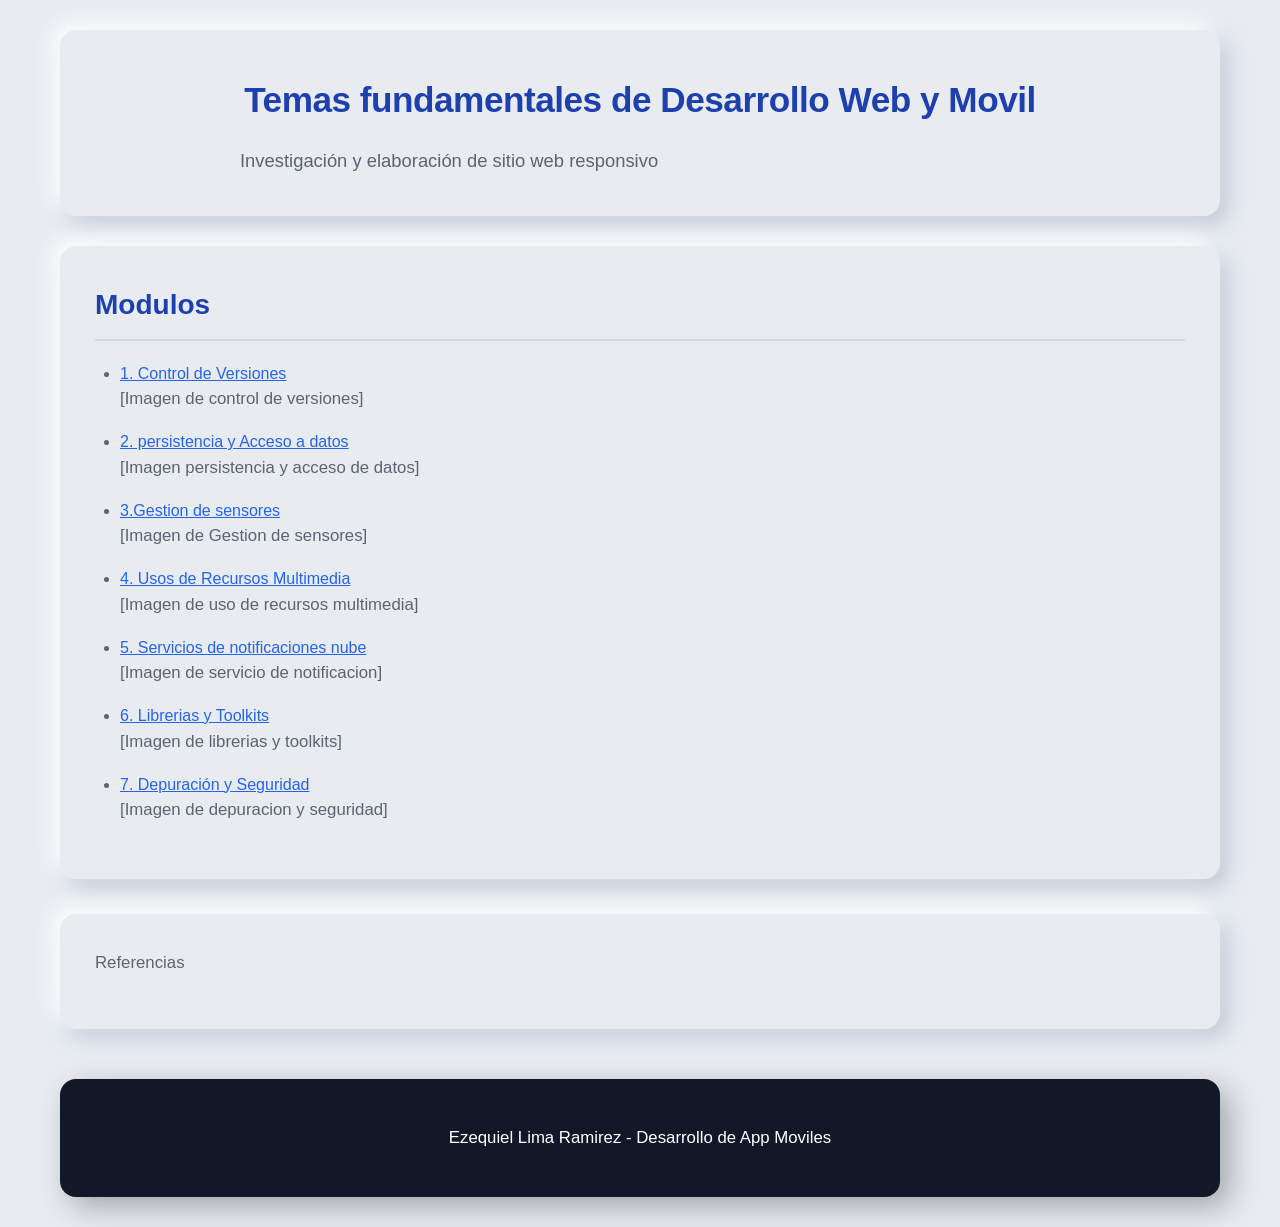
==== index.html @ bde67713 "Add files via upload" ====
<!DOCTYPE html>
<html lang="es-mx">
<head>
    <meta charset="UTF-8">
    <meta name="viewport" content="width=device-width, initial-scale=1.0">
    <title>Tutorial</title>
    <link rel="stylesheet" href="css/style.css">
</head>
<body>
    <!--Titulo de Actividad-->
    <header>
        <h1> Temas fundamentales de Desarrollo Web y Movil</h1>
        <p> Investigación y elaboración de sitio web responsivo</p>
    </header>
     <main>
            <!--Segmentos o Temas-->
        <section>
            <h2>Modulos</h2>
            <ul>
                <li>
                    <a href="pages/verciones.html"> 1. Control de Versiones</a>
                    <p>[Imagen de control de versiones]</p>
                </li>
                <li>
                    <a href="pages/persistencia.html"> 2. persistencia y Acceso a datos</a>
                    <p>[Imagen persistencia y acceso de datos]</p>
                </li>
                <li>
                    <a href="pages/sensores.html"> 3.Gestion de sensores</a>
                    <p>[Imagen de Gestion de sensores]</p>
                </li>
                <li>
                    <a href="pages/recusosMultimedia.html"> 4. Usos de Recursos Multimedia</a>
                    <p>[Imagen de uso de recursos multimedia]</p>
                </li>
                <li>
                    <a href="pages/notificacion.html"> 5. Servicios de notificaciones nube</a>
                    <p>[Imagen de servicio de notificacion]</p>
                </li>
                <li>
                    <a href="pages/librerias.html"> 6. Librerias y Toolkits</a>
                    <p>[Imagen de librerias y toolkits]</p>
                </li>
                <li>
                    <a href="pages/depuracion.html"> 7. Depuración y Seguridad</a>
                    <p>[Imagen de depuracion y seguridad]</p>
                </li>
            </ul>
        </section>
        <!--Segmento de Referencias-->
         <section>
                <p>Referencias</p>
         </section>
     </main>   
     <footer>
        <p> Ezequiel Lima Ramirez - Desarrollo de App Moviles</p>
     </footer>
   
</body>
</html>
---- css/style.css ----
/* ================================================================= */
/* Tutorial Académico - Neumorphism (Soft UI) CSS                    */
/* Autor: Ezequiel Lima Ramírez                                      */
/* Estilo para Documentación Técnica y Académica de Desarrollo Móvil */
/* ================================================================= */

/* ================================================================= */
/* 1. RESET Y CONFIGURACIÓN GLOBAL                                   */
/* ================================================================= */

*,
*::before,
*::after {
    box-sizing: border-box;
    margin: 0;
    padding: 0;
}

:root {
    --bg-color: #e8ecf1;
    --primary-blue: #2563eb;
    --primary-dark: #1e40af;
    --text-main: #1f2937;
    --text-muted: #5b6470;
    --white: #ffffff;

    --shadow-light: -8px -8px 20px rgba(255, 255, 255, 0.9);
    --shadow-dark: 8px 8px 20px rgba(163, 177, 198, 0.6);

    --shadow-inset:
        inset 4px 4px 8px rgba(163, 177, 198, 0.5),
        inset -4px -4px 8px rgba(255, 255, 255, 0.9);

    --shadow-sm:
        4px 4px 10px rgba(163, 177, 198, 0.4),
        -4px -4px 10px rgba(255, 255, 255, 0.8);

    --border-radius: 16px;
    --border-radius-sm: 8px;

    --transition: all 0.3s ease;
}

html {
    scroll-behavior: smooth;
}

body {
    font-family: "Segoe UI", Tahoma, Geneva, Verdana, sans-serif;
    line-height: 1.7;
    color: var(--text-main);
    background-color: var(--bg-color);
    min-height: 100vh;
    padding: 30px 20px;
}

/* ================================================================= */
/* 2. CONTENEDOR PRINCIPAL                                           */
/* ================================================================= */

main {
    max-width: 1160px;
    margin: 0 auto;
    width: 100%;
}

nav {
    max-width: 1160px;
    margin: 0 auto 25px auto;
}

/* ================================================================= */
/* 3. BOTÓN VOLVER                                                   */
/* ================================================================= */

.back-btn {
    display: inline-flex;
    align-items: center;
    gap: 8px;

    background: var(--bg-color);
    color: var(--primary-blue);

    padding: 12px 24px;

    text-decoration: none;
    font-weight: 600;

    border-radius: var(--border-radius-sm);

    box-shadow: var(--shadow-sm);

    transition: var(--transition);
}

.back-btn:hover {
    color: var(--primary-dark);
    transform: translateY(-2px);

    box-shadow:
        var(--shadow-light),
        var(--shadow-dark);
}

.back-btn:active {
    transform: translateY(0);
    box-shadow: var(--shadow-inset);
}

/* ================================================================= */
/* 4. HEADER                                                         */
/* ================================================================= */

header {
    max-width: 1160px;

    margin: 0 auto 30px auto;

    padding: 40px;

    background: var(--bg-color);

    text-align: center;

    border-radius: var(--border-radius);

    box-shadow:
        var(--shadow-light),
        var(--shadow-dark);
}

header h1 {
    font-size: 2.2rem;
    color: var(--primary-dark);

    margin-bottom: 15px;

    font-weight: 700;

    letter-spacing: -0.5px;
}

header p {
    max-width: 800px;

    margin: 0 auto;

    font-size: 1.15rem;

    color: var(--text-muted);
}

/* ================================================================= */
/* 5. SECCIONES                                                      */
/* ================================================================= */

section {
    max-width: 1160px;

    margin: 0 auto 35px auto;

    padding: 35px;

    background: var(--bg-color);

    border-radius: var(--border-radius);

    box-shadow:
        var(--shadow-light),
        var(--shadow-dark);

    transition: var(--transition);
}

section:hover {
    transform: translateY(-2px);
}

/* ================================================================= */
/* 6. TIPOGRAFÍA                                                     */
/* ================================================================= */

h1,
h2,
h3 {
    color: var(--primary-dark);
}

h2 {
    font-size: 1.75rem;

    margin-bottom: 20px;

    padding-bottom: 10px;

    border-bottom: 2px solid rgba(163, 177, 198, 0.3);
}

h3 {
    color: var(--text-main);

    font-size: 1.25rem;

    margin-top: 25px;
    margin-bottom: 12px;
}

p {
    color: var(--text-muted);

    margin-bottom: 16px;

    font-size: 1.05rem;

    text-align: justify;
}

/* ================================================================= */
/* 7. LISTAS                                                         */
/* ================================================================= */

ul,
ol {
    padding-left: 25px;
    margin-bottom: 20px;
}

li {
    color: var(--text-muted);

    margin-bottom: 10px;

    line-height: 1.6;
}

li strong {
    color: var(--text-main);
}

/* ================================================================= */
/* 8. TABLAS                                                         */
/* ================================================================= */

.table-container {
    width: 100%;

    overflow-x: auto;

    margin: 25px 0;

    padding: 5px;

    border-radius: var(--border-radius-sm);

    box-shadow: var(--shadow-inset);
}

table {
    width: 100%;
    min-width: 600px;

    border-collapse: collapse;

    background: var(--bg-color);

    border-radius: var(--border-radius-sm);

    overflow: hidden;
}

th,
td {
    padding: 14px 18px;

    text-align: left;

    border-bottom: 1px solid rgba(163, 177, 198, 0.2);

    color: var(--text-muted);

    font-size: 0.98rem;
}

th {
    background: rgba(37, 99, 235, 0.08);

    color: var(--primary-dark);

    text-transform: uppercase;

    letter-spacing: 0.5px;

    font-size: 0.85rem;
}

tr:last-child td {
    border-bottom: none;
}

tr:hover td {
    background-color: rgba(255, 255, 255, 0.5);
    color: var(--text-main);
}

/* ================================================================= */
/* 9. IMÁGENES                                                       */
/* ================================================================= */

img {
    display: block;

    max-width: 100%;
    height: auto;

    margin: 25px auto;

    border-radius: var(--border-radius-sm);

    box-shadow: var(--shadow-sm);
}

/* ================================================================= */
/* 10. PLACEHOLDERS DE IMÁGENES                                      */
/* ================================================================= */

.img-placeholder {
    padding: 40px 20px;

    margin: 25px 0;

    text-align: center;

    font-weight: 500;

    color: var(--text-muted);

    background: var(--bg-color);

    border-radius: var(--border-radius-sm);

    border: 2px dashed rgba(163, 177, 198, 0.8);

    box-shadow: var(--shadow-inset);

    transition: var(--transition);
}

.img-placeholder:hover {
    color: var(--primary-blue);
    border-color: var(--primary-blue);
}

/* ================================================================= */
/* 11. VIDEOS                                                        */
/* ================================================================= */

.video-container,
.video-wrapper {
    position: relative;

    width: 100%;

    padding-bottom: 56.25%;

    height: 0;

    margin: 25px 0;

    overflow: hidden;

    border-radius: var(--border-radius-sm);

    background: #000;

    box-shadow: var(--shadow-inset);
}

.video-container iframe,
.video-wrapper iframe {
    position: absolute;

    top: 0;
    left: 0;

    width: 100%;
    height: 100%;

    border: none;
}

/* ================================================================= */
/* 12. LISTADO DE VIDEOS                                             */
/* ================================================================= */

#videos ul {
    list-style: none;
    padding-left: 0;
}

#videos li {
    display: flex;
    align-items: center;

    gap: 12px;

    background: var(--bg-color);

    padding: 15px 20px;

    margin-bottom: 12px;

    border-radius: var(--border-radius-sm);

    box-shadow: var(--shadow-sm);

    transition: var(--transition);
}

#videos li::before {
    content: "▶";

    color: var(--primary-blue);
}

#videos li:hover {
    transform: translateX(5px);

    box-shadow:
        var(--shadow-light),
        var(--shadow-dark);
}

/* ================================================================= */
/* 13. ENLACES                                                       */
/* ================================================================= */

a {
    color: var(--primary-blue);
    transition: var(--transition);
}

a:hover {
    color: var(--primary-dark);
}

/* ================================================================= */
/* 14. FOOTER                                                        */
/* ================================================================= */

footer {
    max-width: 1160px;

    margin: 50px auto 0;

    padding: 45px 30px;

    text-align: center;

    background: #111827;

    border-radius: var(--border-radius);

    box-shadow: 10px 10px 30px rgba(0, 0, 0, 0.3);
}

footer p {
    color: #9ca3af;

    text-align: center;

    margin-bottom: 15px;
}

footer p:last-child {
    margin-bottom: 0;

    color: white;

    font-weight: 500;
}

footer a {
    color: #60a5fa;
}

footer a:hover {
    color: #93c5fd;
}

/* ================================================================= */
/* 15. RESPONSIVE                                                    */
/* ================================================================= */

@media screen and (max-width: 1024px) {

    body {
        padding: 20px 15px;
    }

    header {
        padding: 30px 20px;
    }

    header h1 {
        font-size: 2rem;
    }

    section {
        padding: 25px 20px;
    }
}

@media screen and (max-width: 768px) {

    body {
        padding: 15px 10px;
    }

    header {
        padding: 25px 15px;
        border-radius: 12px;
    }

    header h1 {
        font-size: 1.7rem;
    }

    header p {
        font-size: 1rem;
    }

    section {
        padding: 20px 15px;
        border-radius: 12px;
        margin-bottom: 20px;
    }

    h2 {
        font-size: 1.4rem;
    }

    h3 {
        font-size: 1.15rem;
    }

    p,
    li {
        font-size: 0.98rem;
    }

    .back-btn {
        padding: 10px 18px;
        font-size: 0.9rem;
    }

    th,
    td {
        padding: 10px 12px;
        font-size: 0.88rem;
    }

    footer {
        padding: 30px 20px;
        border-radius: 12px;
    }
}
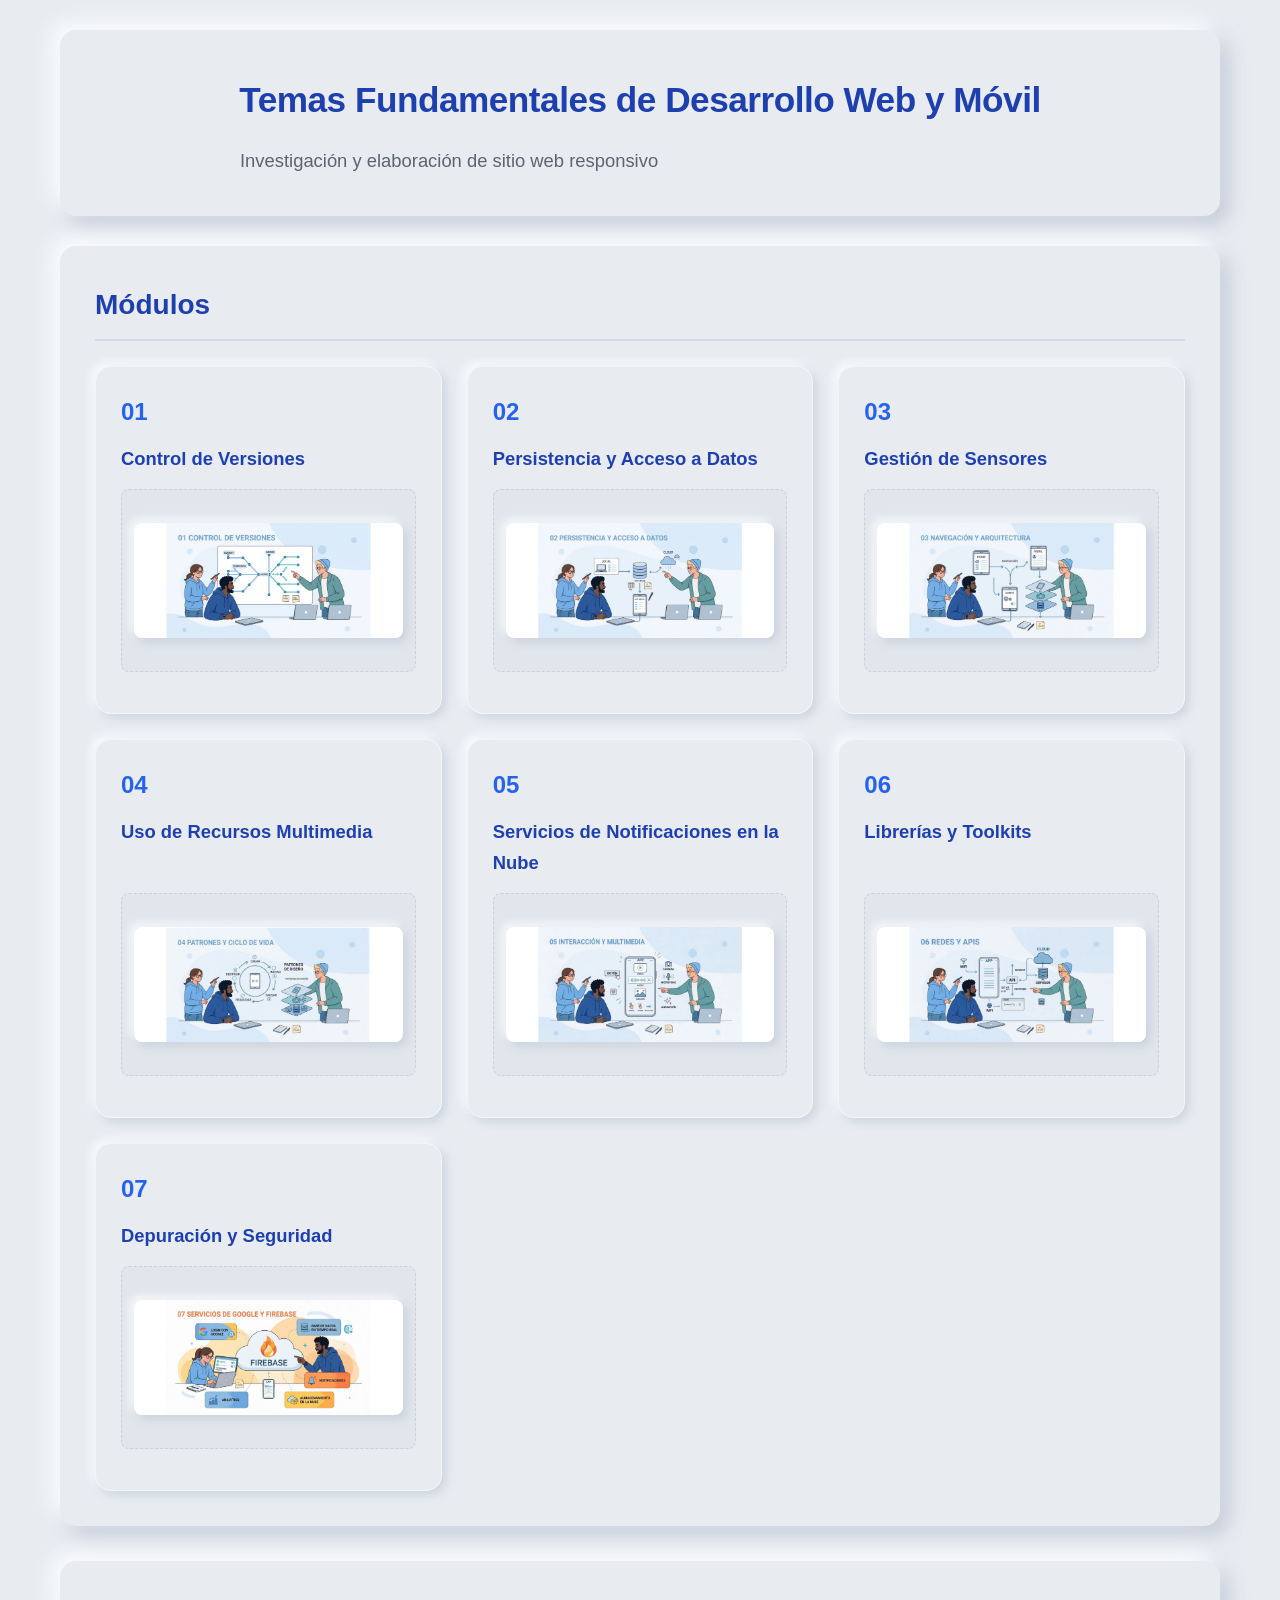
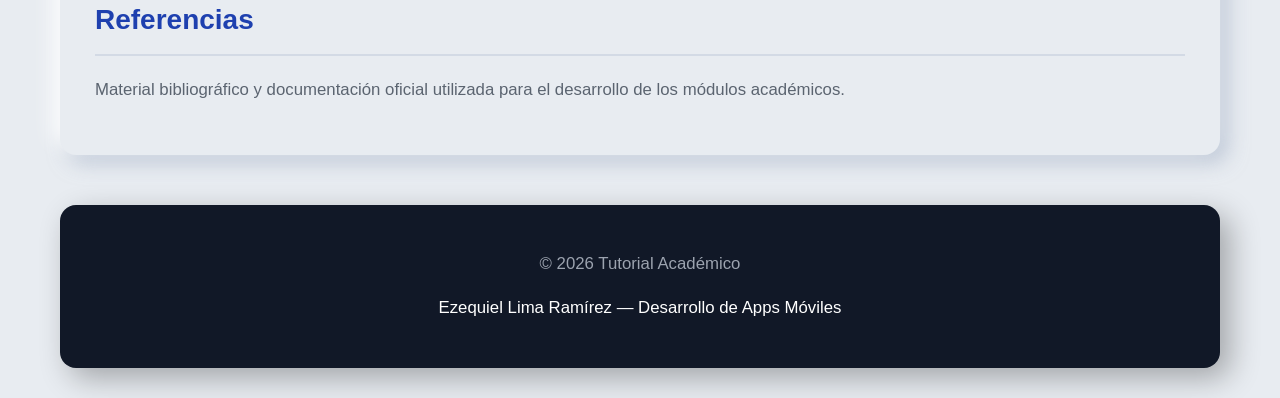
==== commit 82dc8536: "Add files via upload" ====
--- a/index.html
+++ b/index.html
@@ -3,58 +3,92 @@
 <head>
     <meta charset="UTF-8">
     <meta name="viewport" content="width=device-width, initial-scale=1.0">
-    <title>Tutorial</title>
+    <title>Tutorial — Desarrollo Web y Móvil</title>
     <link rel="stylesheet" href="css/style.css">
 </head>
 <body>
-    <!--Titulo de Actividad-->
+    <!-- Título de Actividad (Header Hero) -->
     <header>
-        <h1> Temas fundamentales de Desarrollo Web y Movil</h1>
-        <p> Investigación y elaboración de sitio web responsivo</p>
+        <h1>Temas Fundamentales de Desarrollo Web y Móvil</h1>
+        <p>Investigación y elaboración de sitio web responsivo</p>
     </header>
-     <main>
-            <!--Segmentos o Temas-->
-        <section>
-            <h2>Modulos</h2>
-            <ul>
-                <li>
-                    <a href="pages/verciones.html"> 1. Control de Versiones</a>
-                    <p>[Imagen de control de versiones]</p>
-                </li>
-                <li>
-                    <a href="pages/persistencia.html"> 2. persistencia y Acceso a datos</a>
-                    <p>[Imagen persistencia y acceso de datos]</p>
-                </li>
-                <li>
-                    <a href="pages/sensores.html"> 3.Gestion de sensores</a>
-                    <p>[Imagen de Gestion de sensores]</p>
-                </li>
-                <li>
-                    <a href="pages/recusosMultimedia.html"> 4. Usos de Recursos Multimedia</a>
-                    <p>[Imagen de uso de recursos multimedia]</p>
-                </li>
-                <li>
-                    <a href="pages/notificacion.html"> 5. Servicios de notificaciones nube</a>
-                    <p>[Imagen de servicio de notificacion]</p>
-                </li>
-                <li>
-                    <a href="pages/librerias.html"> 6. Librerias y Toolkits</a>
-                    <p>[Imagen de librerias y toolkits]</p>
-                </li>
-                <li>
-                    <a href="pages/depuracion.html"> 7. Depuración y Seguridad</a>
-                    <p>[Imagen de depuracion y seguridad]</p>
-                </li>
-            </ul>
+
+    <main>
+        <!-- Dashboard de Módulos -->
+        <section class="dashboard-section">
+            <h2>Módulos</h2>
+            <div class="modules-grid">
+                
+                <a href="pages/verciones.html" class="module-card">
+                    <div class="module-number">01</div>
+                    <h3>Control de Versiones</h3>
+                    <p class="placeholder-text">
+                        <img src="img/2.jpg" alt="Imagen de control de versiones">
+                    </p>
+                </a>
+
+                <a href="pages/persistencia.html" class="module-card">
+                    <div class="module-number">02</div>
+                    <h3>Persistencia y Acceso a Datos</h3>
+                    <p class="placeholder-text">
+                        <img src="img/3.jpg" alt="Imagen de persistencia y acceso a datos">
+                    </p>
+                </a>
+
+                <a href="pages/sensores.html" class="module-card">
+                    <div class="module-number">03</div>
+                    <h3>Gestión de Sensores</h3>
+                    <p class="placeholder-text">
+                        <img src="img/4.jpg" alt="Imagen de gestión de sensores">
+                    </p>
+                </a>
+
+                <a href="pages/recusosMultimedia.html" class="module-card">
+                    <div class="module-number">04</div>
+                    <h3>Uso de Recursos Multimedia</h3>
+                    <p class="placeholder-text">
+                        <img src="img/5.jpg" alt="Imagen de recursos multimedia">
+                    </p>
+                </a>
+
+                <a href="pages/notificacion.html" class="module-card">
+                    <div class="module-number">05</div>
+                    <h3>Servicios de Notificaciones en la Nube</h3>
+                    <p class="placeholder-text">
+                        <img src="img/6.jpg" alt="Imagen de servicio de notificación">
+                    </p>
+                </a>
+
+                <a href="pages/librerias.html" class="module-card">
+                    <div class="module-number">06</div>
+                    <h3>Librerías y Toolkits</h3>
+                    <p class="placeholder-text">
+                        <img src="img/7.jpg" alt="Imagen de librerías y toolkits">
+                    </p>
+                </a>
+
+                <a href="pages/depuracion.html" class="module-card">
+                    <div class="module-number">07</div>
+                    <h3>Depuración y Seguridad</h3>
+                    <p class="placeholder-text">
+                        <img src="img/8.jpg" alt="Imagen de depuración y seguridad">
+                    </p>
+                </a>
+
+            </div>
         </section>
-        <!--Segmento de Referencias-->
-         <section>
-                <p>Referencias</p>
-         </section>
-     </main>   
-     <footer>
-        <p> Ezequiel Lima Ramirez - Desarrollo de App Moviles</p>
-     </footer>
+
+        <!-- Segmento de Referencias -->
+        <section class="references-section">
+            <h2>Referencias</h2>
+            <p>Material bibliográfico y documentación oficial utilizada para el desarrollo de los módulos académicos.</p>
+        </section>
+    </main>   
+
+    <footer>
+        <p>&copy; 2026 Tutorial Académico</p>
+        <p>Ezequiel Lima Ramírez — Desarrollo de Apps Móviles</p>
+    </footer>
    
 </body>
 </html>
--- a/css/style.css
+++ b/css/style.css
@@ -563,4 +563,63 @@
         padding: 30px 20px;
         border-radius: 12px;
     }
+}
+/* ================================================================= */
+/* ESTILOS ESPECÍFICOS PARA EL DASHBOARD DE MÓDULOS (INDEX)          */
+/* ================================================================= */
+
+.modules-grid {
+    display: grid;
+    grid-template-columns: repeat(auto-fit, minmax(280px, 1fr));
+    gap: 25px;
+    margin-top: 25px;
+}
+
+.module-card {
+    background: var(--bg-color);
+    padding: 25px;
+    border-radius: var(--border-radius);
+    box-shadow: var(--shadow-sm);
+    text-decoration: none;
+    display: flex;
+    flex-direction: column;
+    justify-content: space-between;
+    transition: var(--transition);
+    border: 1px solid rgba(255, 255, 255, 0.5);
+}
+
+.module-card:hover {
+    transform: translateY(-5px);
+    box-shadow: var(--shadow-light), var(--shadow-dark);
+    border-color: rgba(37, 99, 235, 0.3);
+}
+
+.module-card:active {
+    box-shadow: var(--shadow-inset);
+    transform: translateY(0);
+}
+
+.module-number {
+    font-size: 1.5rem;
+    font-weight: 700;
+    color: var(--primary-blue);
+    margin-bottom: 10px;
+}
+
+.module-card h3 {
+    color: var(--primary-dark);
+    font-size: 1.15rem;
+    margin-top: 0;
+    margin-bottom: 15px;
+}
+
+.placeholder-text {
+    font-size: 0.85rem;
+    color: var(--text-muted);
+    background: rgba(163, 177, 198, 0.1);
+    padding: 8px 12px;
+    border-radius: var(--border-radius-sm);
+    text-align: center;
+    border: 1px dashed rgba(163, 177, 198, 0.4);
+    margin-top: auto;
 }
